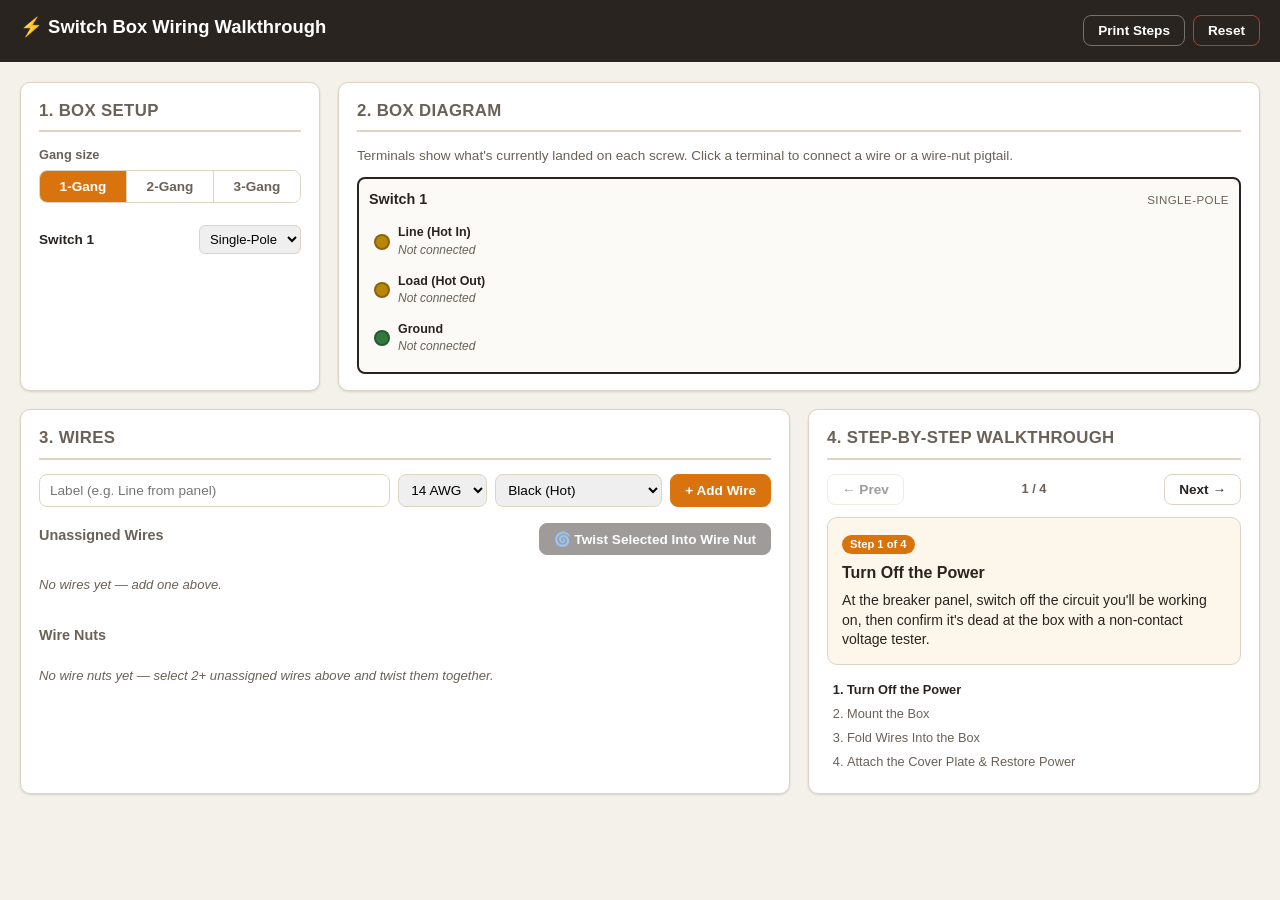
==== switchbox/index.html @ 8c9a10af "Add switch box wiring walkthrough app Standalone client-side tool for interactively planning and exp" ====
<!doctype html>
<html lang="en">
<head>
<meta charset="UTF-8">
<meta name="viewport" content="width=device-width, initial-scale=1.0">
<title>Switch Box Wiring Walkthrough</title>
<link rel="icon" href="data:image/svg+xml,<svg xmlns=%22http://www.w3.org/2000/svg%22 viewBox=%220 0 100 100%22><text y=%22.9em%22 font-size=%2290%22>%E2%9A%A1</text></svg>">
<link rel="stylesheet" href="style.css">
</head>
<body>
<header class="app-header">
  <div class="header-inner">
    <h1>⚡ Switch Box Wiring Walkthrough</h1>
    <div class="header-actions">
      <button id="printBtn" class="btn btn-ghost" title="Print the current step-by-step instructions">Print Steps</button>
      <button id="resetBtn" class="btn btn-ghost btn-danger" title="Clear everything and start over">Reset</button>
    </div>
  </div>
</header>

<main class="layout">

  <!-- Box setup -->
  <section class="panel setup-panel">
    <h2>1. Box Setup</h2>
    <div class="field-row">
      <label>Gang size</label>
      <div class="segmented" id="gangSelect">
        <button data-gang="1" class="seg-btn">1-Gang</button>
        <button data-gang="2" class="seg-btn">2-Gang</button>
        <button data-gang="3" class="seg-btn">3-Gang</button>
      </div>
    </div>
    <div id="switchTypeList" class="switch-type-list"></div>
  </section>

  <!-- Diagram -->
  <section class="panel diagram-panel">
    <h2>2. Box Diagram</h2>
    <p class="hint">Terminals show what's currently landed on each screw. Click a terminal to connect a wire or a wire-nut pigtail.</p>
    <div id="boxDiagram" class="box-diagram"></div>
  </section>

  <!-- Wires -->
  <section class="panel wires-panel">
    <h2>3. Wires</h2>
    <form id="wireForm" class="wire-form">
      <input type="text" id="wireLabel" placeholder="Label (e.g. Line from panel)" required maxlength="40">
      <select id="wireGauge">
        <option value="14">14 AWG</option>
        <option value="12">12 AWG</option>
      </select>
      <select id="wireColor">
        <option value="black">Black (Hot)</option>
        <option value="white">White (Neutral)</option>
        <option value="red">Red (Traveler/Hot)</option>
        <option value="ground">Bare/Green (Ground)</option>
      </select>
      <button type="submit" class="btn btn-primary">+ Add Wire</button>
    </form>

    <div class="wires-pool">
      <div class="pool-head">
        <h3>Unassigned Wires</h3>
        <button id="bundleBtn" class="btn btn-secondary" disabled>🌀 Twist Selected Into Wire Nut</button>
      </div>
      <div id="wirePool" class="wire-pool-list"></div>
    </div>

    <div class="nuts-list">
      <h3>Wire Nuts</h3>
      <div id="nutsContainer"></div>
    </div>
  </section>

  <!-- Steps -->
  <section class="panel steps-panel">
    <h2>4. Step-by-Step Walkthrough</h2>
    <div id="stepsNav" class="steps-nav">
      <button id="prevStep" class="btn btn-ghost">&larr; Prev</button>
      <div id="stepProgress" class="step-progress"></div>
      <button id="nextStep" class="btn btn-ghost">Next &rarr;</button>
    </div>
    <div id="stepCard" class="step-card"></div>
    <ol id="allStepsList" class="all-steps-list"></ol>
  </section>

</main>

<div id="terminalModal" class="modal hidden">
  <div class="modal-box">
    <h3 id="terminalModalTitle">Connect Terminal</h3>
    <div id="terminalModalBody"></div>
    <div class="modal-actions">
      <button id="terminalClearBtn" class="btn btn-ghost btn-danger">Disconnect</button>
      <button id="terminalCloseBtn" class="btn btn-secondary">Close</button>
    </div>
  </div>
</div>

<script src="app.js"></script>
</body>
</html>
---- switchbox/style.css ----
:root {
  --bg: #f4f1ea;
  --panel: #ffffff;
  --ink: #2a2420;
  --ink-soft: #6b6157;
  --border: #ddd4c4;
  --accent: #d9730d;
  --accent-ink: #ffffff;
  --danger: #c0392b;
  --brass: #b8860b;
  --green-screw: #2f7a3d;
  --black-screw: #1f1f1f;
  --wire-black: #1a1a1a;
  --wire-white: #f7f3ea;
  --wire-red: #c0392b;
  --wire-ground: #8a5a2b;
  --jacket-14: #f2efe4;
  --jacket-12: #e8c34a;
  --radius: 10px;
  --shadow: 0 1px 3px rgba(0,0,0,0.08), 0 1px 2px rgba(0,0,0,0.06);
}

* { box-sizing: border-box; }

body {
  margin: 0;
  font-family: -apple-system, BlinkMacSystemFont, "Segoe UI", Roboto, Helvetica, Arial, sans-serif;
  background: var(--bg);
  color: var(--ink);
  line-height: 1.4;
}

h1, h2, h3 { margin: 0 0 8px; }
h2 { font-size: 1.05rem; letter-spacing: 0.02em; text-transform: uppercase; color: var(--ink-soft); border-bottom: 2px solid var(--border); padding-bottom: 8px; margin-bottom: 14px; }
h3 { font-size: 0.9rem; color: var(--ink-soft); }
p.hint { color: var(--ink-soft); font-size: 0.85rem; margin: 0 0 12px; }

.app-header {
  background: var(--ink);
  color: #fff;
  padding: 14px 20px;
  position: sticky;
  top: 0;
  z-index: 20;
}
.header-inner { max-width: 1400px; margin: 0 auto; display: flex; align-items: center; justify-content: space-between; }
.app-header h1 { font-size: 1.15rem; color: #fff; }
.header-actions { display: flex; gap: 8px; }

.btn {
  border: 1px solid var(--border);
  background: var(--panel);
  color: var(--ink);
  padding: 7px 14px;
  border-radius: 8px;
  font-size: 0.85rem;
  cursor: pointer;
  font-weight: 600;
  transition: transform 0.05s ease, background 0.15s ease;
}
.btn:hover { background: #f0ece2; }
.btn:active { transform: scale(0.97); }
.btn:disabled { opacity: 0.45; cursor: not-allowed; }
.btn-primary { background: var(--accent); border-color: var(--accent); color: var(--accent-ink); }
.btn-primary:hover { background: #c2660a; }
.btn-secondary { background: #2a2420; border-color: #2a2420; color: #fff; }
.btn-secondary:hover { background: #3a322c; }
.btn-ghost { background: transparent; border-color: rgba(255,255,255,0.35); color: inherit; }
.header-actions .btn-ghost { color: #fff; }
.setup-panel .btn-ghost, .steps-nav .btn-ghost { border-color: var(--border); color: var(--ink); }
.btn-danger { color: var(--danger); border-color: var(--danger); }

.layout {
  max-width: 1400px;
  margin: 20px auto;
  padding: 0 20px 60px;
  display: grid;
  grid-template-columns: 300px 1fr 1fr;
  grid-template-rows: auto auto;
  gap: 18px;
}
.setup-panel { grid-column: 1; grid-row: 1; }
.diagram-panel { grid-column: 2 / 4; grid-row: 1; }
.wires-panel { grid-column: 1 / 3; grid-row: 2; }
.steps-panel { grid-column: 3; grid-row: 2; }

@media (max-width: 1050px) {
  .layout { grid-template-columns: 1fr; }
  .setup-panel, .diagram-panel, .wires-panel, .steps-panel { grid-column: 1; grid-row: auto; }
}

.panel {
  background: var(--panel);
  border: 1px solid var(--border);
  border-radius: var(--radius);
  padding: 16px 18px;
  box-shadow: var(--shadow);
}

/* Setup panel */
.field-row { margin-bottom: 14px; }
.field-row label { display: block; font-size: 0.8rem; color: var(--ink-soft); margin-bottom: 6px; font-weight: 600; }
.segmented { display: flex; border: 1px solid var(--border); border-radius: 8px; overflow: hidden; }
.seg-btn { flex: 1; padding: 8px 4px; background: var(--panel); border: none; border-right: 1px solid var(--border); cursor: pointer; font-size: 0.85rem; font-weight: 600; color: var(--ink-soft); }
.seg-btn:last-child { border-right: none; }
.seg-btn.active { background: var(--accent); color: #fff; }

.switch-type-row { display: flex; align-items: center; justify-content: space-between; gap: 8px; padding: 8px 0; border-top: 1px solid var(--border); }
.switch-type-row:first-child { border-top: none; }
.switch-type-row label { font-size: 0.85rem; font-weight: 600; }
.switch-type-row select { padding: 5px 6px; border-radius: 6px; border: 1px solid var(--border); font-size: 0.82rem; }

/* Diagram */
.box-diagram { display: flex; gap: 14px; flex-wrap: wrap; }
.gang-device {
  flex: 1;
  min-width: 220px;
  border: 2px solid var(--ink);
  border-radius: 8px;
  padding: 10px;
  background: #fbfaf6;
}
.gang-device-head { display: flex; justify-content: space-between; align-items: baseline; margin-bottom: 8px; }
.gang-device-head strong { font-size: 0.9rem; }
.gang-device-head span { font-size: 0.72rem; color: var(--ink-soft); text-transform: uppercase; letter-spacing: 0.04em; }

.terminal-row {
  display: flex;
  align-items: center;
  gap: 8px;
  padding: 6px 4px;
  border-radius: 6px;
  cursor: pointer;
  border: 1px dashed transparent;
}
.terminal-row:hover { background: #f0ece2; border-color: var(--border); }
.terminal-row.highlight { background: #fdf0dc; border-color: var(--accent); }
.screw-dot { width: 16px; height: 16px; border-radius: 50%; flex-shrink: 0; border: 2px solid rgba(0,0,0,0.25); }
.screw-brass { background: var(--brass); }
.screw-green { background: var(--green-screw); }
.screw-black { background: var(--black-screw); }
.terminal-info { flex: 1; min-width: 0; }
.terminal-info .t-name { font-size: 0.78rem; font-weight: 700; }
.terminal-info .t-conn { font-size: 0.75rem; color: var(--ink-soft); overflow: hidden; text-overflow: ellipsis; white-space: nowrap; }
.terminal-info .t-conn.empty { font-style: italic; }

/* Wires panel */
.wire-form { display: flex; flex-wrap: wrap; gap: 8px; margin-bottom: 16px; }
.wire-form input[type=text] { flex: 1; min-width: 160px; padding: 7px 10px; border: 1px solid var(--border); border-radius: 8px; font-size: 0.85rem; }
.wire-form select { padding: 7px 8px; border: 1px solid var(--border); border-radius: 8px; font-size: 0.85rem; }

.pool-head { display: flex; align-items: center; justify-content: space-between; margin-bottom: 8px; flex-wrap: wrap; gap: 8px; }
.wire-pool-list { display: flex; flex-wrap: wrap; gap: 8px; margin-bottom: 18px; min-height: 40px; }

.wire-chip {
  display: flex;
  align-items: center;
  gap: 8px;
  border: 2px solid var(--border);
  border-radius: 20px;
  padding: 5px 10px 5px 6px;
  background: #fff;
  cursor: pointer;
  font-size: 0.8rem;
  user-select: none;
}
.wire-chip.selected { border-color: var(--accent); background: #fdf0dc; }
.wire-chip.highlight { box-shadow: 0 0 0 2px var(--accent); }
.wire-jacket { width: 14px; height: 14px; border-radius: 50%; border: 2px solid rgba(0,0,0,0.4); flex-shrink: 0; }
.wire-jacket.g14 { background: var(--jacket-14); }
.wire-jacket.g12 { background: var(--jacket-12); }
.wire-color-dot { width: 10px; height: 10px; border-radius: 50%; flex-shrink: 0; border: 1px solid rgba(0,0,0,0.35); }
.c-black { background: var(--wire-black); }
.c-white { background: var(--wire-white); }
.c-red { background: var(--wire-red); }
.c-ground { background: var(--wire-ground); }
.wire-chip .w-label { font-weight: 600; }
.wire-chip .w-meta { color: var(--ink-soft); font-size: 0.7rem; }
.chip-actions { display: flex; gap: 4px; margin-left: 4px; }
.chip-actions button { border: none; background: transparent; cursor: pointer; font-size: 0.8rem; color: var(--ink-soft); padding: 0 2px; }
.chip-actions button:hover { color: var(--danger); }

.nuts-list h3 { margin-bottom: 8px; }
#nutsContainer { display: flex; flex-direction: column; gap: 12px; }
.nut-card { border: 1px solid var(--border); border-radius: 10px; padding: 10px 12px; background: #faf8f2; }
.nut-card.highlight { border-color: var(--accent); box-shadow: 0 0 0 2px var(--accent); }
.nut-card-head { display: flex; align-items: center; gap: 10px; margin-bottom: 8px; }
.nut-cap { width: 22px; height: 26px; border-radius: 40% 40% 50% 50%; border: 2px solid rgba(0,0,0,0.35); flex-shrink: 0; }
.nut-cap.size-yellow { background: #f0d33c; }
.nut-cap.size-orange { background: #e08a2e; }
.nut-cap.size-red { background: #c0392b; }
.nut-title-input { border: none; background: transparent; font-weight: 700; font-size: 0.88rem; flex: 1; min-width: 80px; }
.nut-title-input:focus { outline: 1px solid var(--border); border-radius: 4px; }
.nut-delete { border: none; background: transparent; cursor: pointer; color: var(--ink-soft); font-size: 0.9rem; }
.nut-delete:hover { color: var(--danger); }
.nut-wires { display: flex; flex-wrap: wrap; gap: 6px; margin-bottom: 8px; }
.nut-add-row { display: flex; gap: 6px; align-items: center; }
.nut-add-row select { flex: 1; padding: 5px; border-radius: 6px; border: 1px solid var(--border); font-size: 0.78rem; }
.nut-add-row button { font-size: 0.75rem; padding: 5px 8px; }
.nut-warning { font-size: 0.73rem; color: #8a5a2b; margin-top: 4px; }
.empty-note { color: var(--ink-soft); font-size: 0.82rem; font-style: italic; }

/* Steps panel */
.steps-nav { display: flex; align-items: center; justify-content: space-between; margin-bottom: 12px; }
.step-progress { font-size: 0.8rem; color: var(--ink-soft); font-weight: 600; }
.step-card { background: #fdf6ea; border: 1px solid var(--border); border-radius: 10px; padding: 14px; margin-bottom: 16px; }
.step-card h4 { margin: 0 0 6px; font-size: 1rem; }
.step-card p { margin: 0; font-size: 0.88rem; }
.step-card .step-num { display: inline-block; background: var(--accent); color: #fff; font-size: 0.7rem; font-weight: 700; padding: 2px 8px; border-radius: 12px; margin-bottom: 8px; }

.all-steps-list { padding-left: 20px; margin: 0; font-size: 0.8rem; color: var(--ink-soft); }
.all-steps-list li { margin-bottom: 6px; cursor: pointer; }
.all-steps-list li.active { color: var(--ink); font-weight: 700; }
.all-steps-list li:hover { text-decoration: underline; }

/* Modal */
.modal { position: fixed; inset: 0; background: rgba(0,0,0,0.45); display: flex; align-items: center; justify-content: center; z-index: 50; }
.modal.hidden { display: none; }
.modal-box { background: #fff; border-radius: 12px; padding: 20px; width: 340px; max-width: 90vw; box-shadow: 0 10px 30px rgba(0,0,0,0.3); }
.modal-box select { width: 100%; padding: 8px; border-radius: 8px; border: 1px solid var(--border); margin-top: 10px; }
.modal-actions { display: flex; justify-content: space-between; margin-top: 16px; }

@media print {
  .app-header, .setup-panel, .diagram-panel, .wires-panel, .steps-nav, #resetBtn, #printBtn { display: none !important; }
  .layout { display: block; }
  .all-steps-list { display: block !important; font-size: 1rem; color: #000; }
  .step-card { display: none; }
}
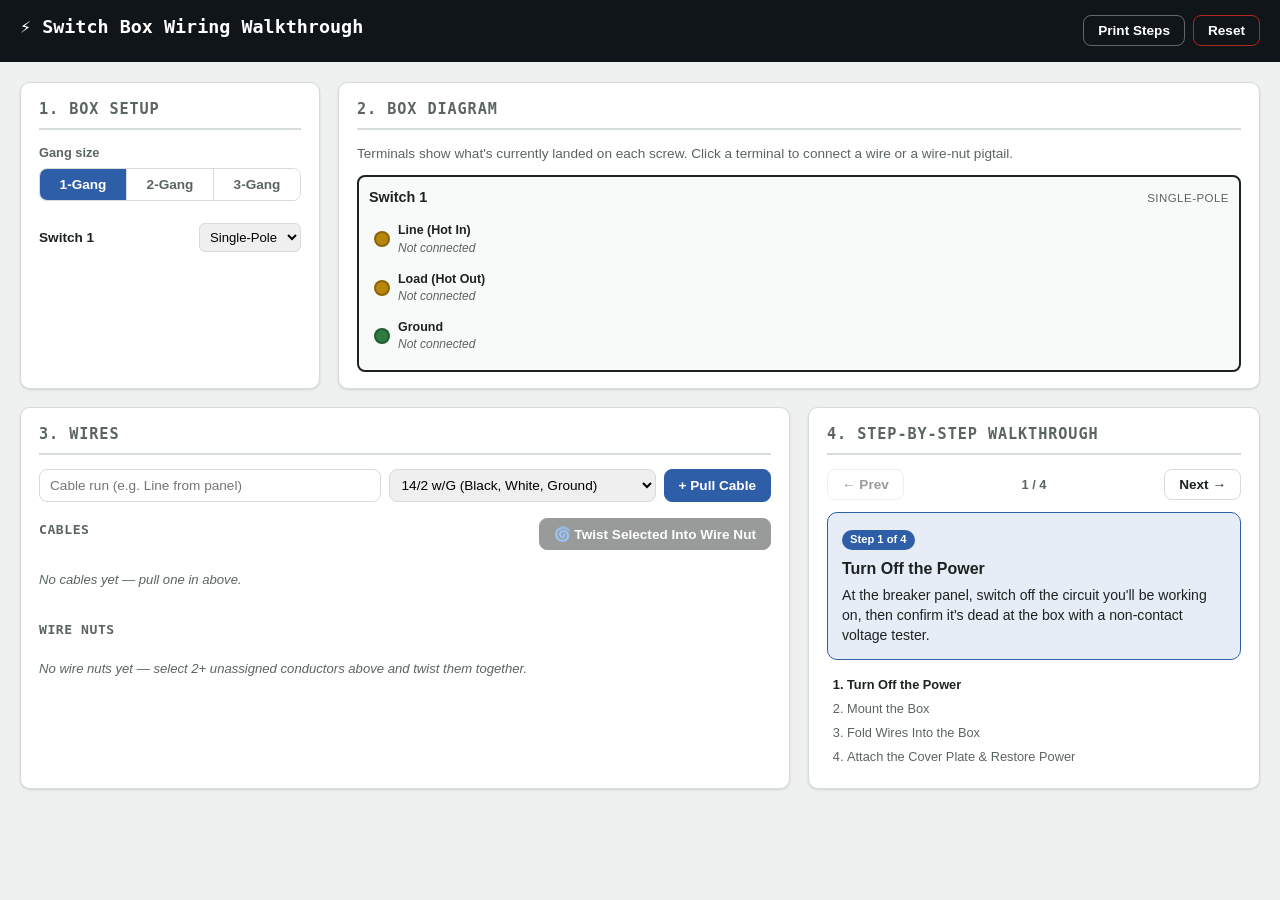
==== commit f3168bcd: "Model wires as NM cable pulls instead of loose conductors Adding wires now means pulling a real cabl" ====
--- a/switchbox/index.html
+++ b/switchbox/index.html
@@ -44,27 +44,22 @@
   <!-- Wires -->
   <section class="panel wires-panel">
     <h2>3. Wires</h2>
-    <form id="wireForm" class="wire-form">
-      <input type="text" id="wireLabel" placeholder="Label (e.g. Line from panel)" required maxlength="40">
-      <select id="wireGauge">
-        <option value="14">14 AWG</option>
-        <option value="12">12 AWG</option>
+    <form id="cableForm" class="wire-form">
+      <input type="text" id="cableLabel" placeholder="Cable run (e.g. Line from panel)" required maxlength="40">
+      <select id="cableType">
+        <option value="14-2">14/2 w/G (Black, White, Ground)</option>
+        <option value="12-2">12/2 w/G (Black, White, Ground)</option>
+        <option value="14-3">14/3 w/G (Black, White, Red, Ground)</option>
       </select>
-      <select id="wireColor">
-        <option value="black">Black (Hot)</option>
-        <option value="white">White (Neutral)</option>
-        <option value="red">Red (Traveler/Hot)</option>
-        <option value="ground">Bare/Green (Ground)</option>
-      </select>
-      <button type="submit" class="btn btn-primary">+ Add Wire</button>
+      <button type="submit" class="btn btn-primary">+ Pull Cable</button>
     </form>
 
     <div class="wires-pool">
       <div class="pool-head">
-        <h3>Unassigned Wires</h3>
+        <h3>Cables</h3>
         <button id="bundleBtn" class="btn btn-secondary" disabled>🌀 Twist Selected Into Wire Nut</button>
       </div>
-      <div id="wirePool" class="wire-pool-list"></div>
+      <div id="cablesContainer" class="cables-list"></div>
     </div>
 
     <div class="nuts-list">
--- a/switchbox/style.css
+++ b/switchbox/style.css
@@ -1,12 +1,16 @@
 :root {
-  --bg: #f4f1ea;
+  /* "Panel schedule" palette — cool paper + graphite ink, so the reserved
+     physical wiring colors (brass/green/red/black/white/copper) never
+     compete with the UI chrome. Accent is a tester-blue, not a wire color. */
+  --bg: #eef1ef;
   --panel: #ffffff;
-  --ink: #2a2420;
-  --ink-soft: #6b6157;
-  --border: #ddd4c4;
-  --accent: #d9730d;
+  --ink: #1c2321;
+  --ink-soft: #5b655f;
+  --border: #d6dcd8;
+  --accent: #2f5ea8;
+  --accent-hover: #24487f;
   --accent-ink: #ffffff;
-  --danger: #c0392b;
+  --danger: #b3261e;
   --brass: #b8860b;
   --green-screw: #2f7a3d;
   --black-screw: #1f1f1f;
@@ -18,6 +22,56 @@
   --jacket-12: #e8c34a;
   --radius: 10px;
   --shadow: 0 1px 3px rgba(0,0,0,0.08), 0 1px 2px rgba(0,0,0,0.06);
+  --font-label: ui-monospace, "SFMono-Regular", "Roboto Mono", Menlo, Consolas, monospace;
+  --tint: #e7edf6;
+  --device-bg: #f8faf9;
+  --modal-bg: #ffffff;
+  --header-bg: #10151a;
+}
+
+@media (prefers-color-scheme: dark) {
+  :root {
+    --bg: #161a1d;
+    --panel: #1f2528;
+    --ink: #e8ece9;
+    --ink-soft: #98a49d;
+    --border: #333d38;
+    --accent: #6fa2e8;
+    --accent-hover: #8bb4ee;
+    --accent-ink: #10151a;
+    --danger: #e2665c;
+    --tint: #1e2b3a;
+    --device-bg: #1a2023;
+    --modal-bg: #1f2528;
+  }
+}
+:root[data-theme="dark"] {
+  --bg: #161a1d;
+  --panel: #1f2528;
+  --ink: #e8ece9;
+  --ink-soft: #98a49d;
+  --border: #333d38;
+  --accent: #6fa2e8;
+  --accent-hover: #8bb4ee;
+  --accent-ink: #10151a;
+  --danger: #e2665c;
+  --tint: #1e2b3a;
+  --device-bg: #1a2023;
+  --modal-bg: #1f2528;
+}
+:root[data-theme="light"] {
+  --bg: #eef1ef;
+  --panel: #ffffff;
+  --ink: #1c2321;
+  --ink-soft: #5b655f;
+  --border: #d6dcd8;
+  --accent: #2f5ea8;
+  --accent-hover: #24487f;
+  --accent-ink: #ffffff;
+  --danger: #b3261e;
+  --tint: #e7edf6;
+  --device-bg: #f8faf9;
+  --modal-bg: #ffffff;
 }
 
 * { box-sizing: border-box; }
@@ -30,13 +84,13 @@
   line-height: 1.4;
 }
 
-h1, h2, h3 { margin: 0 0 8px; }
-h2 { font-size: 1.05rem; letter-spacing: 0.02em; text-transform: uppercase; color: var(--ink-soft); border-bottom: 2px solid var(--border); padding-bottom: 8px; margin-bottom: 14px; }
-h3 { font-size: 0.9rem; color: var(--ink-soft); }
+h1, h2, h3 { margin: 0 0 8px; font-family: var(--font-label); }
+h2 { font-size: 0.95rem; letter-spacing: 0.06em; text-transform: uppercase; color: var(--ink-soft); border-bottom: 2px solid var(--border); padding-bottom: 8px; margin-bottom: 14px; }
+h3 { font-size: 0.82rem; letter-spacing: 0.04em; text-transform: uppercase; color: var(--ink-soft); }
 p.hint { color: var(--ink-soft); font-size: 0.85rem; margin: 0 0 12px; }
 
 .app-header {
-  background: var(--ink);
+  background: var(--header-bg);
   color: #fff;
   padding: 14px 20px;
   position: sticky;
@@ -58,13 +112,13 @@
   font-weight: 600;
   transition: transform 0.05s ease, background 0.15s ease;
 }
-.btn:hover { background: #f0ece2; }
+.btn:hover { background: var(--bg); }
 .btn:active { transform: scale(0.97); }
 .btn:disabled { opacity: 0.45; cursor: not-allowed; }
 .btn-primary { background: var(--accent); border-color: var(--accent); color: var(--accent-ink); }
-.btn-primary:hover { background: #c2660a; }
-.btn-secondary { background: #2a2420; border-color: #2a2420; color: #fff; }
-.btn-secondary:hover { background: #3a322c; }
+.btn-primary:hover { background: var(--accent-hover); border-color: var(--accent-hover); }
+.btn-secondary { background: var(--ink); border-color: var(--ink); color: var(--panel); }
+.btn-secondary:hover { background: var(--ink); opacity: 0.85; }
 .btn-ghost { background: transparent; border-color: rgba(255,255,255,0.35); color: inherit; }
 .header-actions .btn-ghost { color: #fff; }
 .setup-panel .btn-ghost, .steps-nav .btn-ghost { border-color: var(--border); color: var(--ink); }
@@ -118,7 +172,7 @@
   border: 2px solid var(--ink);
   border-radius: 8px;
   padding: 10px;
-  background: #fbfaf6;
+  background: var(--device-bg);
 }
 .gang-device-head { display: flex; justify-content: space-between; align-items: baseline; margin-bottom: 8px; }
 .gang-device-head strong { font-size: 0.9rem; }
@@ -133,8 +187,8 @@
   cursor: pointer;
   border: 1px dashed transparent;
 }
-.terminal-row:hover { background: #f0ece2; border-color: var(--border); }
-.terminal-row.highlight { background: #fdf0dc; border-color: var(--accent); }
+.terminal-row:hover { background: var(--tint); border-color: var(--border); }
+.terminal-row.highlight { background: var(--tint); border-color: var(--accent); }
 .screw-dot { width: 16px; height: 16px; border-radius: 50%; flex-shrink: 0; border: 2px solid rgba(0,0,0,0.25); }
 .screw-brass { background: var(--brass); }
 .screw-green { background: var(--green-screw); }
@@ -150,7 +204,28 @@
 .wire-form select { padding: 7px 8px; border: 1px solid var(--border); border-radius: 8px; font-size: 0.85rem; }
 
 .pool-head { display: flex; align-items: center; justify-content: space-between; margin-bottom: 8px; flex-wrap: wrap; gap: 8px; }
-.wire-pool-list { display: flex; flex-wrap: wrap; gap: 8px; margin-bottom: 18px; min-height: 40px; }
+.cables-list { display: flex; flex-direction: column; gap: 12px; margin-bottom: 18px; }
+
+.cable-card { border: 1px solid var(--border); border-radius: 10px; padding: 10px 12px; background: var(--device-bg); }
+.cable-card-head { display: flex; align-items: center; gap: 10px; margin-bottom: 8px; }
+.cable-title-input { border: none; background: transparent; font-weight: 700; font-size: 0.88rem; flex: 1; min-width: 80px; color: var(--ink); font-family: inherit; }
+.cable-title-input:focus { outline: 1px solid var(--border); border-radius: 4px; }
+.cable-conductors { display: flex; flex-wrap: wrap; gap: 6px; }
+
+.jacket-badge {
+  font-family: var(--font-label);
+  font-size: 0.68rem;
+  font-weight: 700;
+  letter-spacing: 0.02em;
+  padding: 3px 8px;
+  border-radius: 5px;
+  border: 1px solid rgba(0,0,0,0.3);
+  color: #2a2416;
+  white-space: nowrap;
+  flex-shrink: 0;
+}
+.jacket-badge.g14 { background: var(--jacket-14); }
+.jacket-badge.g12 { background: var(--jacket-12); }
 
 .wire-chip {
   display: flex;
@@ -159,16 +234,13 @@
   border: 2px solid var(--border);
   border-radius: 20px;
   padding: 5px 10px 5px 6px;
-  background: #fff;
+  background: var(--panel);
   cursor: pointer;
   font-size: 0.8rem;
   user-select: none;
 }
-.wire-chip.selected { border-color: var(--accent); background: #fdf0dc; }
+.wire-chip.selected { border-color: var(--accent); background: var(--tint); }
 .wire-chip.highlight { box-shadow: 0 0 0 2px var(--accent); }
-.wire-jacket { width: 14px; height: 14px; border-radius: 50%; border: 2px solid rgba(0,0,0,0.4); flex-shrink: 0; }
-.wire-jacket.g14 { background: var(--jacket-14); }
-.wire-jacket.g12 { background: var(--jacket-12); }
 .wire-color-dot { width: 10px; height: 10px; border-radius: 50%; flex-shrink: 0; border: 1px solid rgba(0,0,0,0.35); }
 .c-black { background: var(--wire-black); }
 .c-white { background: var(--wire-white); }
@@ -182,7 +254,7 @@
 
 .nuts-list h3 { margin-bottom: 8px; }
 #nutsContainer { display: flex; flex-direction: column; gap: 12px; }
-.nut-card { border: 1px solid var(--border); border-radius: 10px; padding: 10px 12px; background: #faf8f2; }
+.nut-card { border: 1px solid var(--border); border-radius: 10px; padding: 10px 12px; background: var(--device-bg); }
 .nut-card.highlight { border-color: var(--accent); box-shadow: 0 0 0 2px var(--accent); }
 .nut-card-head { display: flex; align-items: center; gap: 10px; margin-bottom: 8px; }
 .nut-cap { width: 22px; height: 26px; border-radius: 40% 40% 50% 50%; border: 2px solid rgba(0,0,0,0.35); flex-shrink: 0; }
@@ -197,13 +269,13 @@
 .nut-add-row { display: flex; gap: 6px; align-items: center; }
 .nut-add-row select { flex: 1; padding: 5px; border-radius: 6px; border: 1px solid var(--border); font-size: 0.78rem; }
 .nut-add-row button { font-size: 0.75rem; padding: 5px 8px; }
-.nut-warning { font-size: 0.73rem; color: #8a5a2b; margin-top: 4px; }
+.nut-warning { font-size: 0.73rem; color: var(--brass); margin-top: 4px; }
 .empty-note { color: var(--ink-soft); font-size: 0.82rem; font-style: italic; }
 
 /* Steps panel */
 .steps-nav { display: flex; align-items: center; justify-content: space-between; margin-bottom: 12px; }
 .step-progress { font-size: 0.8rem; color: var(--ink-soft); font-weight: 600; }
-.step-card { background: #fdf6ea; border: 1px solid var(--border); border-radius: 10px; padding: 14px; margin-bottom: 16px; }
+.step-card { background: var(--tint); border-color: var(--accent); border-width: 1px; border-style: solid; border-radius: 10px; padding: 14px; margin-bottom: 16px; }
 .step-card h4 { margin: 0 0 6px; font-size: 1rem; }
 .step-card p { margin: 0; font-size: 0.88rem; }
 .step-card .step-num { display: inline-block; background: var(--accent); color: #fff; font-size: 0.7rem; font-weight: 700; padding: 2px 8px; border-radius: 12px; margin-bottom: 8px; }
@@ -216,7 +288,7 @@
 /* Modal */
 .modal { position: fixed; inset: 0; background: rgba(0,0,0,0.45); display: flex; align-items: center; justify-content: center; z-index: 50; }
 .modal.hidden { display: none; }
-.modal-box { background: #fff; border-radius: 12px; padding: 20px; width: 340px; max-width: 90vw; box-shadow: 0 10px 30px rgba(0,0,0,0.3); }
+.modal-box { background: var(--modal-bg); border-radius: 12px; padding: 20px; width: 340px; max-width: 90vw; box-shadow: 0 10px 30px rgba(0,0,0,0.3); }
 .modal-box select { width: 100%; padding: 8px; border-radius: 8px; border: 1px solid var(--border); margin-top: 10px; }
 .modal-actions { display: flex; justify-content: space-between; margin-top: 16px; }
 
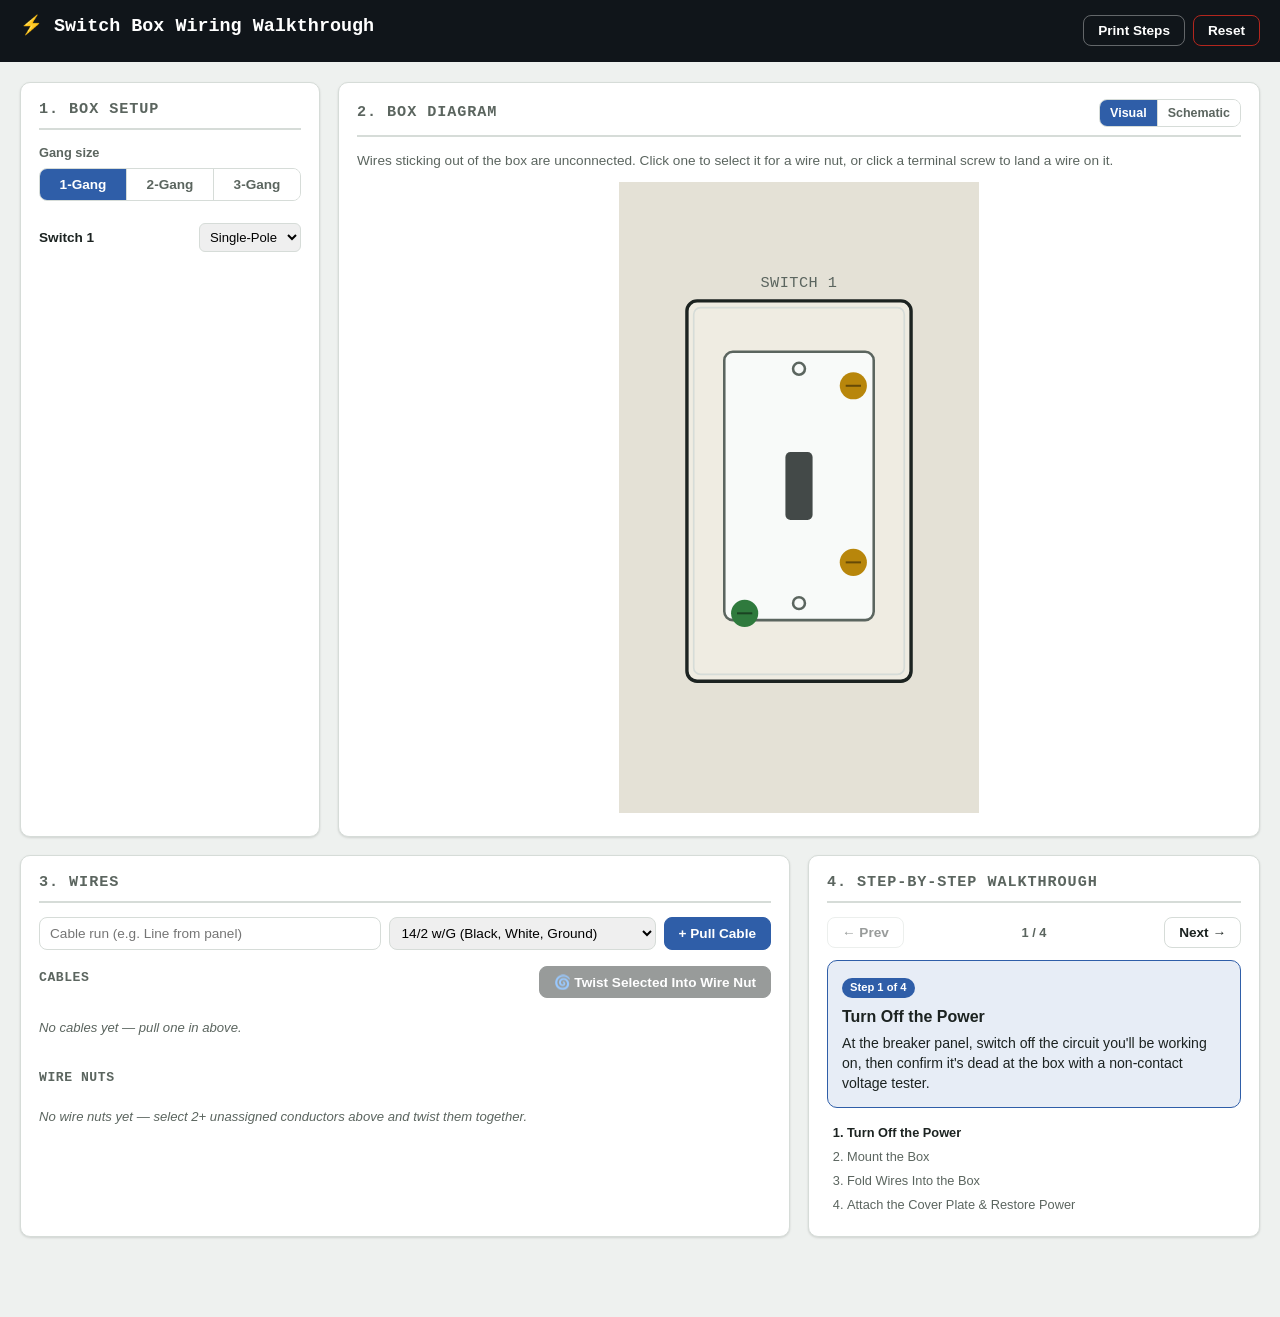
==== commit ecc59ff2: "Add a visual box-diagram mode New default view for the box diagram: an SVG box mounted on a wall, wi" ====
--- a/switchbox/index.html
+++ b/switchbox/index.html
@@ -36,8 +36,15 @@
 
   <!-- Diagram -->
   <section class="panel diagram-panel">
-    <h2>2. Box Diagram</h2>
-    <p class="hint">Terminals show what's currently landed on each screw. Click a terminal to connect a wire or a wire-nut pigtail.</p>
+    <div class="diagram-head">
+      <h2 class="diagram-h2">2. Box Diagram</h2>
+      <div class="segmented segmented-sm" id="viewModeSelect">
+        <button data-mode="visual" class="seg-btn">Visual</button>
+        <button data-mode="schematic" class="seg-btn">Schematic</button>
+      </div>
+    </div>
+    <p class="hint" id="diagramHint">Wires sticking out of the box are unconnected. Click one to select it for a wire nut, or click a terminal screw to land a wire on it.</p>
+    <div id="boxDiagramVisual" class="box-diagram-visual"></div>
     <div id="boxDiagram" class="box-diagram"></div>
   </section>
 
--- a/switchbox/style.css
+++ b/switchbox/style.css
@@ -27,6 +27,9 @@
   --device-bg: #f8faf9;
   --modal-bg: #ffffff;
   --header-bg: #10151a;
+  --wall-bg: #e4e1d6;
+  --wall-seam: rgba(0,0,0,0.06);
+  --strap-bg: #efece2;
 }
 
 @media (prefers-color-scheme: dark) {
@@ -43,6 +46,9 @@
     --tint: #1e2b3a;
     --device-bg: #1a2023;
     --modal-bg: #1f2528;
+    --wall-bg: #23292c;
+    --wall-seam: rgba(255,255,255,0.05);
+    --strap-bg: #2b3134;
   }
 }
 :root[data-theme="dark"] {
@@ -58,6 +64,9 @@
   --tint: #1e2b3a;
   --device-bg: #1a2023;
   --modal-bg: #1f2528;
+  --wall-bg: #23292c;
+  --wall-seam: rgba(255,255,255,0.05);
+  --strap-bg: #2b3134;
 }
 :root[data-theme="light"] {
   --bg: #eef1ef;
@@ -72,6 +81,9 @@
   --tint: #e7edf6;
   --device-bg: #f8faf9;
   --modal-bg: #ffffff;
+  --wall-bg: #e4e1d6;
+  --wall-seam: rgba(0,0,0,0.06);
+  --strap-bg: #efece2;
 }
 
 * { box-sizing: border-box; }
@@ -198,6 +210,79 @@
 .terminal-info .t-conn { font-size: 0.75rem; color: var(--ink-soft); overflow: hidden; text-overflow: ellipsis; white-space: nowrap; }
 .terminal-info .t-conn.empty { font-style: italic; }
 
+.hidden { display: none !important; }
+
+.diagram-head { display: flex; align-items: center; justify-content: space-between; border-bottom: 2px solid var(--border); padding-bottom: 8px; margin-bottom: 14px; gap: 12px; flex-wrap: wrap; }
+.diagram-h2 { border: none; padding: 0; margin: 0; }
+.segmented-sm { max-width: 220px; }
+.segmented-sm .seg-btn { padding: 6px 10px; font-size: 0.78rem; }
+
+/* Visual box diagram */
+.box-diagram-visual { overflow-x: auto; text-align: center; }
+.box-diagram-visual svg { width: 100%; height: auto; display: inline-block; }
+
+.viz-wall { fill: var(--wall-bg); }
+.viz-box { fill: var(--strap-bg); stroke: var(--ink); stroke-width: 2; }
+.viz-box-lip { fill: none; stroke: var(--border); stroke-width: 1; }
+.viz-strap { fill: var(--device-bg); stroke: var(--ink-soft); stroke-width: 1.5; }
+.viz-toggle { fill: var(--ink); opacity: 0.82; }
+.viz-mount-screw { fill: none; stroke: var(--ink-soft); stroke-width: 1.5; }
+.viz-device-label { font-family: var(--font-label); font-size: 9px; letter-spacing: 0.03em; fill: var(--ink-soft); text-transform: uppercase; }
+
+.box-diagram-visual .screw-brass { fill: var(--brass); }
+.box-diagram-visual .screw-green { fill: var(--green-screw); }
+.box-diagram-visual .screw-black { fill: var(--black-screw); }
+.viz-screw-slot { stroke: rgba(0,0,0,0.45); stroke-width: 1.2; }
+.viz-hit { fill: transparent; }
+.viz-terminal { cursor: pointer; }
+.viz-terminal:hover circle:nth-of-type(2) { stroke: var(--accent); stroke-width: 2; }
+.viz-terminal.highlight circle:nth-of-type(2) { stroke: var(--accent); stroke-width: 3; filter: drop-shadow(0 0 3px var(--accent)); }
+
+.viz-nut { cursor: pointer; }
+.viz-nut-cap { stroke: rgba(0,0,0,0.35); stroke-width: 1.5; }
+.viz-nut-cap.size-yellow { fill: #f0d33c; }
+.viz-nut-cap.size-orange { fill: #e08a2e; }
+.viz-nut-cap.size-red { fill: #c0392b; }
+.viz-nut.highlight .viz-nut-cap { stroke: var(--accent); stroke-width: 2.5; filter: drop-shadow(0 0 3px var(--accent)); }
+
+.viz-jacket { stroke: rgba(0,0,0,0.3); stroke-width: 1; }
+.viz-jacket.g14 { fill: var(--jacket-14); }
+.viz-jacket.g12 { fill: var(--jacket-12); }
+.viz-cable-label { font-size: 10px; font-weight: 600; fill: var(--ink); text-anchor: middle; }
+.viz-cable-type { font-family: var(--font-label); font-size: 8px; fill: var(--ink-soft); text-anchor: middle; }
+
+.viz-line { fill: none; stroke-width: 3.5; stroke-linecap: round; }
+.viz-line.c-black { stroke: var(--wire-black); }
+.viz-line.c-white { stroke: var(--wire-white); stroke-width: 3; }
+.viz-line.c-red { stroke: var(--wire-red); }
+.viz-line.c-ground { stroke: var(--wire-ground); }
+.viz-line.dangling { stroke-dasharray: 2 3; opacity: 0.75; }
+.viz-line.highlight { stroke-width: 5.5; filter: drop-shadow(0 0 3px var(--accent)); }
+.viz-dangling-end { stroke: rgba(0,0,0,0.35); stroke-width: 1; }
+.viz-dangling-end.c-black { fill: var(--wire-black); }
+.viz-dangling-end.c-white { fill: var(--wire-white); }
+.viz-dangling-end.c-red { fill: var(--wire-red); }
+.viz-dangling-end.c-ground { fill: var(--wire-ground); }
+
+.viz-wire-endpoint circle:not(.viz-hit):not(.viz-endpoint-ring) { stroke: rgba(0,0,0,0.4); stroke-width: 1.2; }
+.viz-wire-endpoint circle.c-black { fill: var(--wire-black); }
+.viz-wire-endpoint circle.c-white { fill: var(--wire-white); }
+.viz-wire-endpoint circle.c-red { fill: var(--wire-red); }
+.viz-wire-endpoint circle.c-ground { fill: var(--wire-ground); }
+.viz-endpoint-ring { fill: none; stroke: transparent; stroke-width: 2.5; }
+.viz-wire-endpoint.free { cursor: pointer; }
+.viz-wire-endpoint.free:hover .viz-endpoint-ring { stroke: var(--ink-soft); opacity: 0.5; }
+.viz-wire-endpoint.selected .viz-endpoint-ring { stroke: var(--accent); opacity: 1; }
+.viz-wire-endpoint.used { cursor: default; }
+.viz-wire-endpoint.used circle:not(.viz-hit):not(.viz-endpoint-ring) { opacity: 0.55; }
+.viz-wire-endpoint.highlight .viz-endpoint-ring { stroke: var(--accent); opacity: 1; filter: drop-shadow(0 0 3px var(--accent)); }
+
+.nut-card.flash { animation: nutFlash 0.9s ease; }
+@keyframes nutFlash {
+  0%, 100% { box-shadow: none; }
+  30% { box-shadow: 0 0 0 3px var(--accent); }
+}
+
 /* Wires panel */
 .wire-form { display: flex; flex-wrap: wrap; gap: 8px; margin-bottom: 16px; }
 .wire-form input[type=text] { flex: 1; min-width: 160px; padding: 7px 10px; border: 1px solid var(--border); border-radius: 8px; font-size: 0.85rem; }
@@ -247,7 +332,7 @@
 .c-red { background: var(--wire-red); }
 .c-ground { background: var(--wire-ground); }
 .wire-chip .w-label { font-weight: 600; }
-.wire-chip .w-meta { color: var(--ink-soft); font-size: 0.7rem; }
+.wire-chip .w-meta { color: var(--ink-soft); font-size: 0.7rem; font-weight: 400; }
 .chip-actions { display: flex; gap: 4px; margin-left: 4px; }
 .chip-actions button { border: none; background: transparent; cursor: pointer; font-size: 0.8rem; color: var(--ink-soft); padding: 0 2px; }
 .chip-actions button:hover { color: var(--danger); }
@@ -269,6 +354,9 @@
 .nut-add-row { display: flex; gap: 6px; align-items: center; }
 .nut-add-row select { flex: 1; padding: 5px; border-radius: 6px; border: 1px solid var(--border); font-size: 0.78rem; }
 .nut-add-row button { font-size: 0.75rem; padding: 5px 8px; }
+.nut-pigtail-row { display: flex; gap: 6px; align-items: center; margin-top: 6px; padding-top: 6px; border-top: 1px dashed var(--border); }
+.nut-pigtail-row select { padding: 5px; border-radius: 6px; border: 1px solid var(--border); font-size: 0.78rem; }
+.nut-pigtail-row button { font-size: 0.75rem; padding: 5px 8px; white-space: nowrap; }
 .nut-warning { font-size: 0.73rem; color: var(--brass); margin-top: 4px; }
 .empty-note { color: var(--ink-soft); font-size: 0.82rem; font-style: italic; }
 
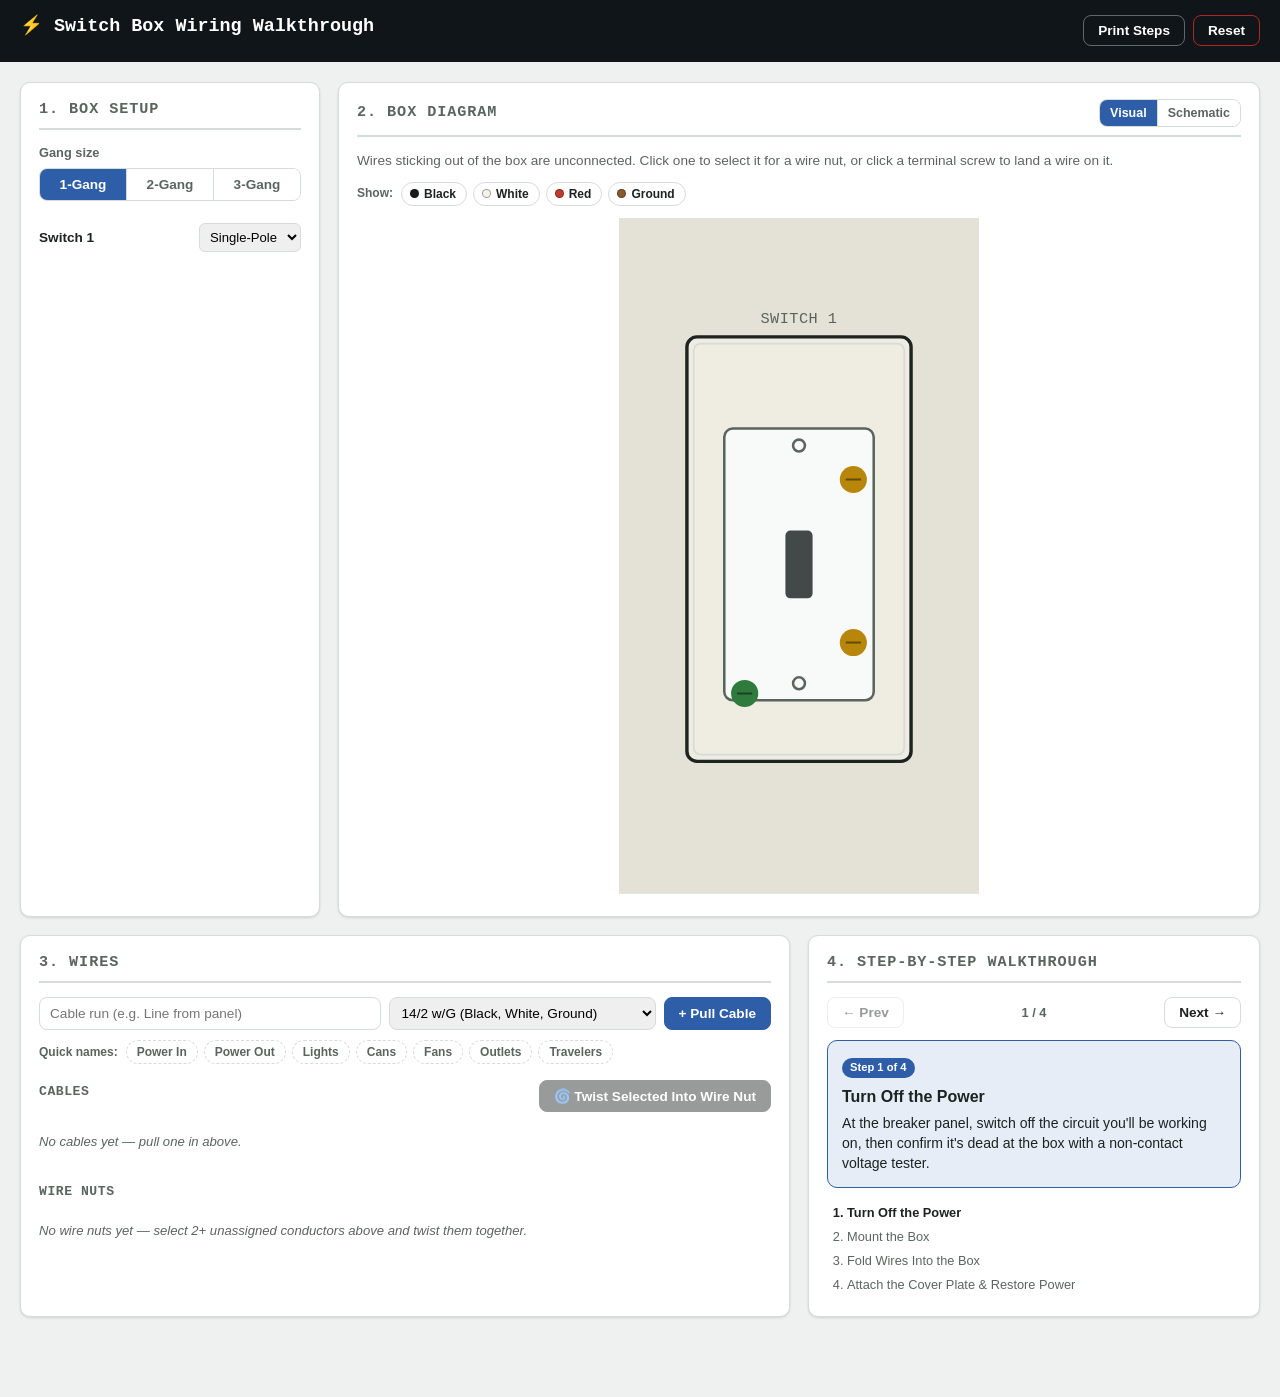
==== commit 97857eeb: "Add quick cable names, fix wire-nut/strap overlap, add color layer toggles - Quick-name chips (Power" ====
--- a/switchbox/index.html
+++ b/switchbox/index.html
@@ -44,6 +44,13 @@
       </div>
     </div>
     <p class="hint" id="diagramHint">Wires sticking out of the box are unconnected. Click one to select it for a wire nut, or click a terminal screw to land a wire on it.</p>
+    <div class="layer-toggle" id="layerToggle">
+      <span class="layer-toggle-label">Show:</span>
+      <button type="button" class="layer-chip" data-layer="black"><span class="layer-dot c-black"></span>Black</button>
+      <button type="button" class="layer-chip" data-layer="white"><span class="layer-dot c-white"></span>White</button>
+      <button type="button" class="layer-chip" data-layer="red"><span class="layer-dot c-red"></span>Red</button>
+      <button type="button" class="layer-chip" data-layer="ground"><span class="layer-dot c-ground"></span>Ground</button>
+    </div>
     <div id="boxDiagramVisual" class="box-diagram-visual"></div>
     <div id="boxDiagram" class="box-diagram"></div>
   </section>
@@ -60,6 +67,16 @@
       </select>
       <button type="submit" class="btn btn-primary">+ Pull Cable</button>
     </form>
+    <div class="quick-labels" id="quickLabels">
+      <span class="quick-labels-label">Quick names:</span>
+      <button type="button" class="chip-btn" data-quick-label="Power In">Power In</button>
+      <button type="button" class="chip-btn" data-quick-label="Power Out">Power Out</button>
+      <button type="button" class="chip-btn" data-quick-label="Lights">Lights</button>
+      <button type="button" class="chip-btn" data-quick-label="Cans">Cans</button>
+      <button type="button" class="chip-btn" data-quick-label="Fans">Fans</button>
+      <button type="button" class="chip-btn" data-quick-label="Outlets">Outlets</button>
+      <button type="button" class="chip-btn" data-quick-label="Travelers">Travelers</button>
+    </div>
 
     <div class="wires-pool">
       <div class="pool-head">
--- a/switchbox/style.css
+++ b/switchbox/style.css
@@ -217,6 +217,25 @@
 .segmented-sm { max-width: 220px; }
 .segmented-sm .seg-btn { padding: 6px 10px; font-size: 0.78rem; }
 
+.layer-toggle { display: flex; align-items: center; gap: 6px; flex-wrap: wrap; margin-bottom: 12px; }
+.layer-toggle-label { font-size: 0.75rem; color: var(--ink-soft); font-weight: 600; margin-right: 2px; }
+.layer-chip {
+  display: inline-flex;
+  align-items: center;
+  gap: 5px;
+  border: 1px solid var(--border);
+  background: var(--panel);
+  color: var(--ink);
+  padding: 4px 10px 4px 8px;
+  border-radius: 20px;
+  font-size: 0.75rem;
+  font-weight: 600;
+  cursor: pointer;
+}
+.layer-chip .layer-dot { width: 9px; height: 9px; border-radius: 50%; border: 1px solid rgba(0,0,0,0.35); }
+.layer-chip.off { opacity: 0.45; background: transparent; }
+.layer-chip.off .layer-dot { opacity: 0.5; }
+
 /* Visual box diagram */
 .box-diagram-visual { overflow-x: auto; text-align: center; }
 .box-diagram-visual svg { width: 100%; height: auto; display: inline-block; }
@@ -283,10 +302,31 @@
   30% { box-shadow: 0 0 0 3px var(--accent); }
 }
 
+/* Layer visibility — hides every wire element (strand, endpoint, dangling tip)
+   carrying that color's class, wherever it appears in the diagram. */
+svg.layer-black-off .c-black { display: none; }
+svg.layer-white-off .c-white { display: none; }
+svg.layer-red-off .c-red { display: none; }
+svg.layer-ground-off .c-ground { display: none; }
+
 /* Wires panel */
-.wire-form { display: flex; flex-wrap: wrap; gap: 8px; margin-bottom: 16px; }
+.wire-form { display: flex; flex-wrap: wrap; gap: 8px; margin-bottom: 10px; }
 .wire-form input[type=text] { flex: 1; min-width: 160px; padding: 7px 10px; border: 1px solid var(--border); border-radius: 8px; font-size: 0.85rem; }
 .wire-form select { padding: 7px 8px; border: 1px solid var(--border); border-radius: 8px; font-size: 0.85rem; }
+
+.quick-labels { display: flex; flex-wrap: wrap; align-items: center; gap: 6px; margin-bottom: 16px; }
+.quick-labels-label { font-size: 0.75rem; color: var(--ink-soft); font-weight: 600; margin-right: 2px; }
+.chip-btn {
+  border: 1px dashed var(--border);
+  background: transparent;
+  color: var(--ink-soft);
+  padding: 4px 10px;
+  border-radius: 14px;
+  font-size: 0.75rem;
+  font-weight: 600;
+  cursor: pointer;
+}
+.chip-btn:hover { border-style: solid; border-color: var(--accent); color: var(--accent); }
 
 .pool-head { display: flex; align-items: center; justify-content: space-between; margin-bottom: 8px; flex-wrap: wrap; gap: 8px; }
 .cables-list { display: flex; flex-direction: column; gap: 12px; margin-bottom: 18px; }
